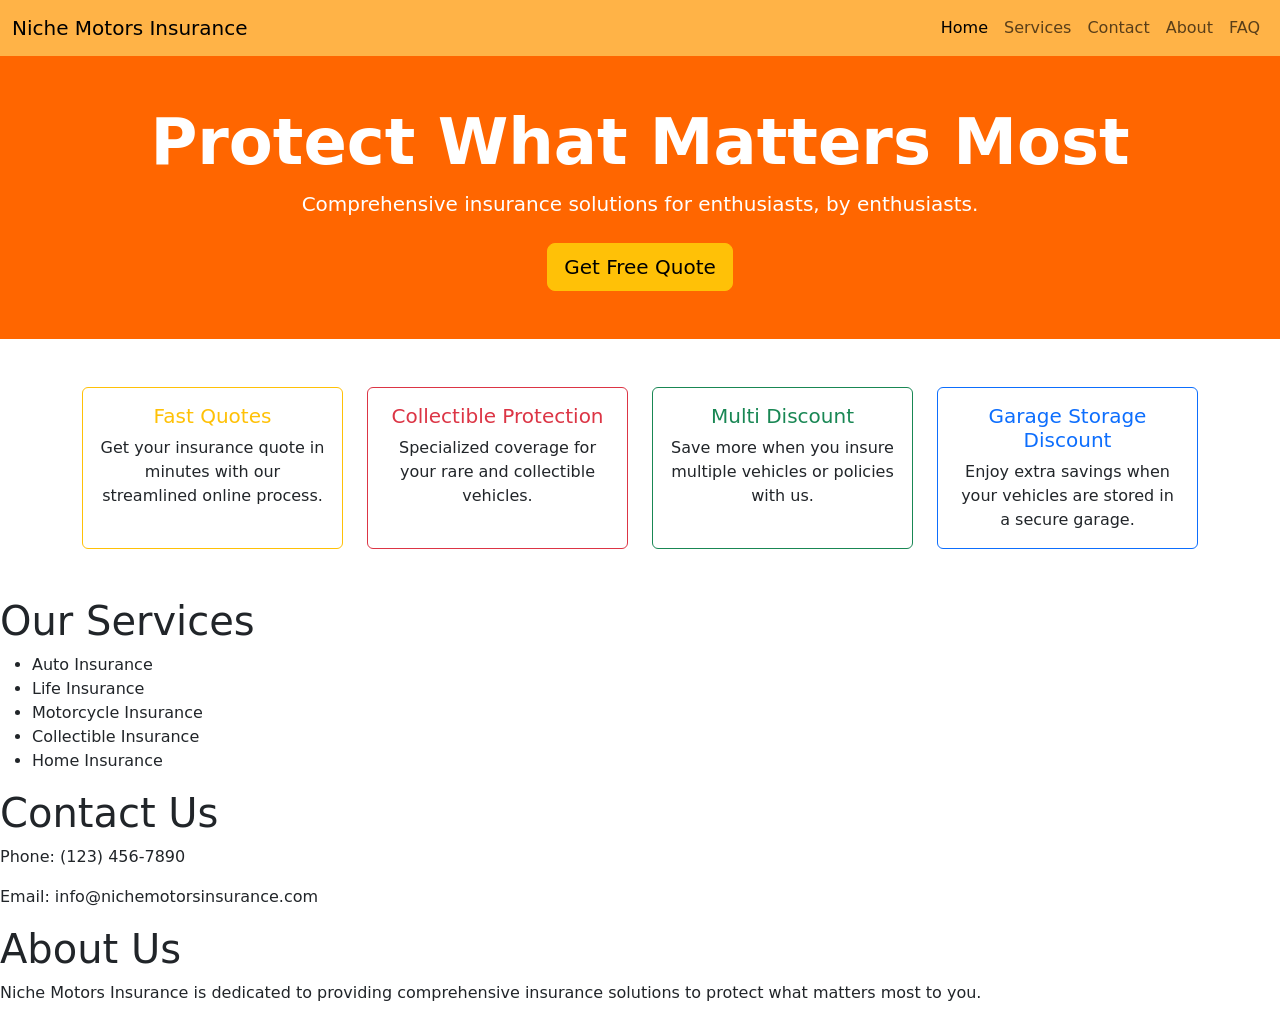
==== index.html @ 8716bb44 "initial homepage and file structure set up" ====
<!DOCTYPE html>
<html lang="en">
<head>
    <link href="https://cdn.jsdelivr.net/npm/bootstrap@5.3.2/dist/css/bootstrap.min.css"
    rel="stylesheet"
    integrity="sha384-T3c6CoIi6uLrA9TneNEoa7RxnatzjcDSCmG1MXxSR1GAsXEV/Dwwykc2MPK8M2HN"
    crossorigin="anonymous">
	<meta charset="UTF-8">
	<meta name="viewport" content="width=device-width, initial-scale=1.0">
    <link rel="stylesheet" href="css/styles.css">
    <title>Niche Motors Insurance</title>
</head>
<body>
    <!-- Navigation Bar -->
    <nav class="navbar navbar-expand-lg" style="background-color: #ffb347;">
        <div class="container-fluid">
            <a class="navbar-brand" href="#">Niche Motors Insurance</a>
            <button class="navbar-toggler" type="button" data-bs-toggle="collapse" data-bs-target="#navbarNav" aria-controls="navbarNav" aria-expanded="false" aria-label="Toggle navigation">
                <span class="navbar-toggler-icon"></span>
            </button>
            <div class="collapse navbar-collapse" id="navbarNav">
                <ul class="navbar-nav ms-auto">
                    <li class="nav-item">
                        <a class="nav-link active" aria-current="page" href="#">Home</a>
                    </li>
                    <li class="nav-item">
                        <a class="nav-link" href="#services">Services</a>
                    </li>
                    <li class="nav-item">
                        <a class="nav-link" href="#contact">Contact</a>
                    </li>
                    <li class="nav-item">
                        <a class="nav-link" href="#about">About</a>
                    </li>
                    <li class="nav-item">
                        <a class="nav-link" href="#faq">FAQ</a>
                    </li>
                </ul>
            </div>
        </div>
    </nav>

    <!-- Hero Section -->
    <section class="py-5" style="background-color: #ff6600; color: #fff;">
        <div class="container text-center">
            <h1 class="display-3 fw-bold">Protect What Matters Most</h1>
            <p class="lead mb-4">Comprehensive insurance solutions for enthusiasts, by enthusiasts.</p>
            <a href="quote.html" class="btn btn-warning btn-lg">Get Free Quote</a>
        </div>
    </section>

    <!-- What we provide Section -->
    <section class="py-5">
        <div class="container">
            <div class="row g-4">
                <div class="col-12 col-md-6 col-lg-3">
                    <div class="card h-100 text-center border-warning">
                        <div class="card-body">
                            <h5 class="card-title text-warning">Fast Quotes</h5>
                            <p class="card-text">Get your insurance quote in minutes with our streamlined online process.</p>
                        </div>
                    </div>
                </div>
                <div class="col-12 col-md-6 col-lg-3">
                    <div class="card h-100 text-center border-danger">
                        <div class="card-body">
                            <h5 class="card-title text-danger">Collectible Protection</h5>
                            <p class="card-text">Specialized coverage for your rare and collectible vehicles.</p>
                        </div>
                    </div>
                </div>
                <div class="col-12 col-md-6 col-lg-3">
                    <div class="card h-100 text-center border-success">
                        <div class="card-body">
                            <h5 class="card-title text-success">Multi Discount</h5>
                            <p class="card-text">Save more when you insure multiple vehicles or policies with us.</p>
                        </div>
                    </div>
                </div>
                <div class="col-12 col-md-6 col-lg-3">
                    <div class="card h-100 text-center border-primary">
                        <div class="card-body">
                            <h5 class="card-title text-primary">Garage Storage Discount</h5>
                            <p class="card-text">Enjoy extra savings when your vehicles are stored in a secure garage.</p>
                        </div>
                    </div>
                </div>
            </div>
        </div>
    </section>


    <h1>Our Services</h1>
    <ul>
        <li>Auto Insurance</li>
        <li>Life Insurance</li>
        <li>Motorcycle Insurance</li>
        <li>Collectible Insurance</li>
        <li>Home Insurance</li>
    </ul>

    <h1>Contact Us</h1>
    <p>Phone: (123) 456-7890</p>
    <p>Email: info@nichemotorsinsurance.com</p>

    <h1>About Us</h1>
    <p>Niche Motors Insurance is dedicated to providing comprehensive insurance solutions to protect what matters most to you.</p>
    <script src="https://cdn.jsdelivr.net/npm/bootstrap@5.3.2/dist/js/bootstrap.bundle.min.js"
    integrity="sha384-C6RzsynM9kWDrMNeT87bh95OGNyZPhcTNXj1NW7RuBCsyN/o0jlpcV8Qyq46cDfL"
    crossorigin="anonymous"></script>
</body>
</html>
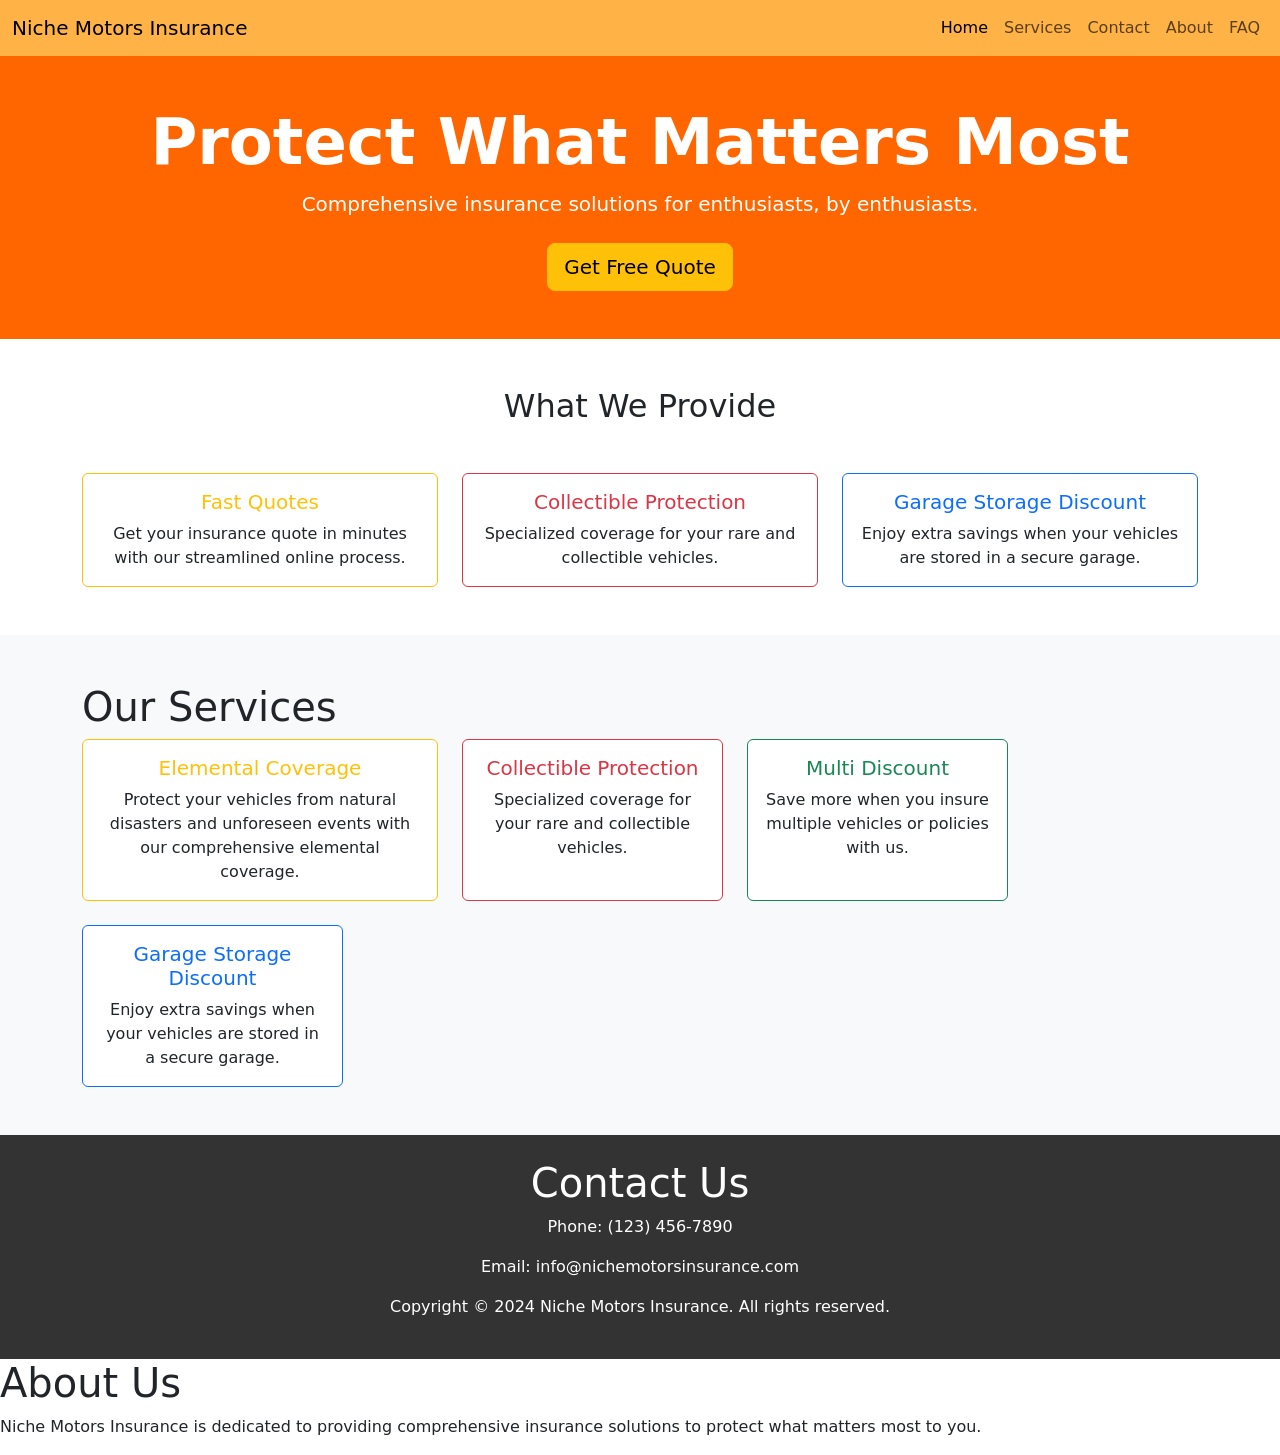
==== commit d7f30b89: "added footer and changes services" ====
--- a/index.html
+++ b/index.html
@@ -52,12 +52,45 @@
     <!-- What we provide Section -->
     <section class="py-5">
         <div class="container">
+            <h2 class="text-center mb-5">What We Provide</h2>
             <div class="row g-4">
-                <div class="col-12 col-md-6 col-lg-3">
+                <div class="col-12 col-md-6 col-lg-4">
                     <div class="card h-100 text-center border-warning">
                         <div class="card-body">
                             <h5 class="card-title text-warning">Fast Quotes</h5>
                             <p class="card-text">Get your insurance quote in minutes with our streamlined online process.</p>
+                        </div>
+                    </div>
+                </div>
+                <div class="col-12 col-md-6 col-lg-4">
+                    <div class="card h-100 text-center border-danger">
+                        <div class="card-body">
+                            <h5 class="card-title text-danger">Collectible Protection</h5>
+                            <p class="card-text">Specialized coverage for your rare and collectible vehicles.</p>
+                        </div>
+                    </div>
+                </div>
+                <div class="col-12 col-md-6 col-lg-4">
+                    <div class="card h-100 text-center border-primary">
+                        <div class="card-body">
+                            <h5 class="card-title text-primary">Garage Storage Discount</h5>
+                            <p class="card-text">Enjoy extra savings when your vehicles are stored in a secure garage.</p>
+                        </div>
+                    </div>
+                </div>
+            </div>
+        </div>
+    </section>
+
+    <section class="py-5" id="services" style="background-color: #f8f9fa;">
+        <div class="container">
+            <h1>Our Services</h1>
+            <div class="row g-4">
+                <div class="col-12 col-md-6 col-lg-4">
+                    <div class="card h-100 text-center border-warning">
+                        <div class="card-body">
+                            <h5 class="card-title text-warning">Elemental Coverage</h5>
+                            <p class="card-text">Protect your vehicles from natural disasters and unforeseen events with our comprehensive elemental coverage.</p>
                         </div>
                     </div>
                 </div>
@@ -89,19 +122,15 @@
         </div>
     </section>
 
+    <footer class="py-4" style="background-color: #333; color: #fff;">
+        <div class="container text-center">
+            <h1>Contact Us</h1>
+            <p>Phone: (123) 456-7890</p>
+            <p>Email: info@nichemotorsinsurance.com</p>
+            <p>Copyright &copy; 2024 Niche Motors Insurance. All rights reserved.</p>
+        </div>
+    </footer>
 
-    <h1>Our Services</h1>
-    <ul>
-        <li>Auto Insurance</li>
-        <li>Life Insurance</li>
-        <li>Motorcycle Insurance</li>
-        <li>Collectible Insurance</li>
-        <li>Home Insurance</li>
-    </ul>
-
-    <h1>Contact Us</h1>
-    <p>Phone: (123) 456-7890</p>
-    <p>Email: info@nichemotorsinsurance.com</p>
 
     <h1>About Us</h1>
     <p>Niche Motors Insurance is dedicated to providing comprehensive insurance solutions to protect what matters most to you.</p>
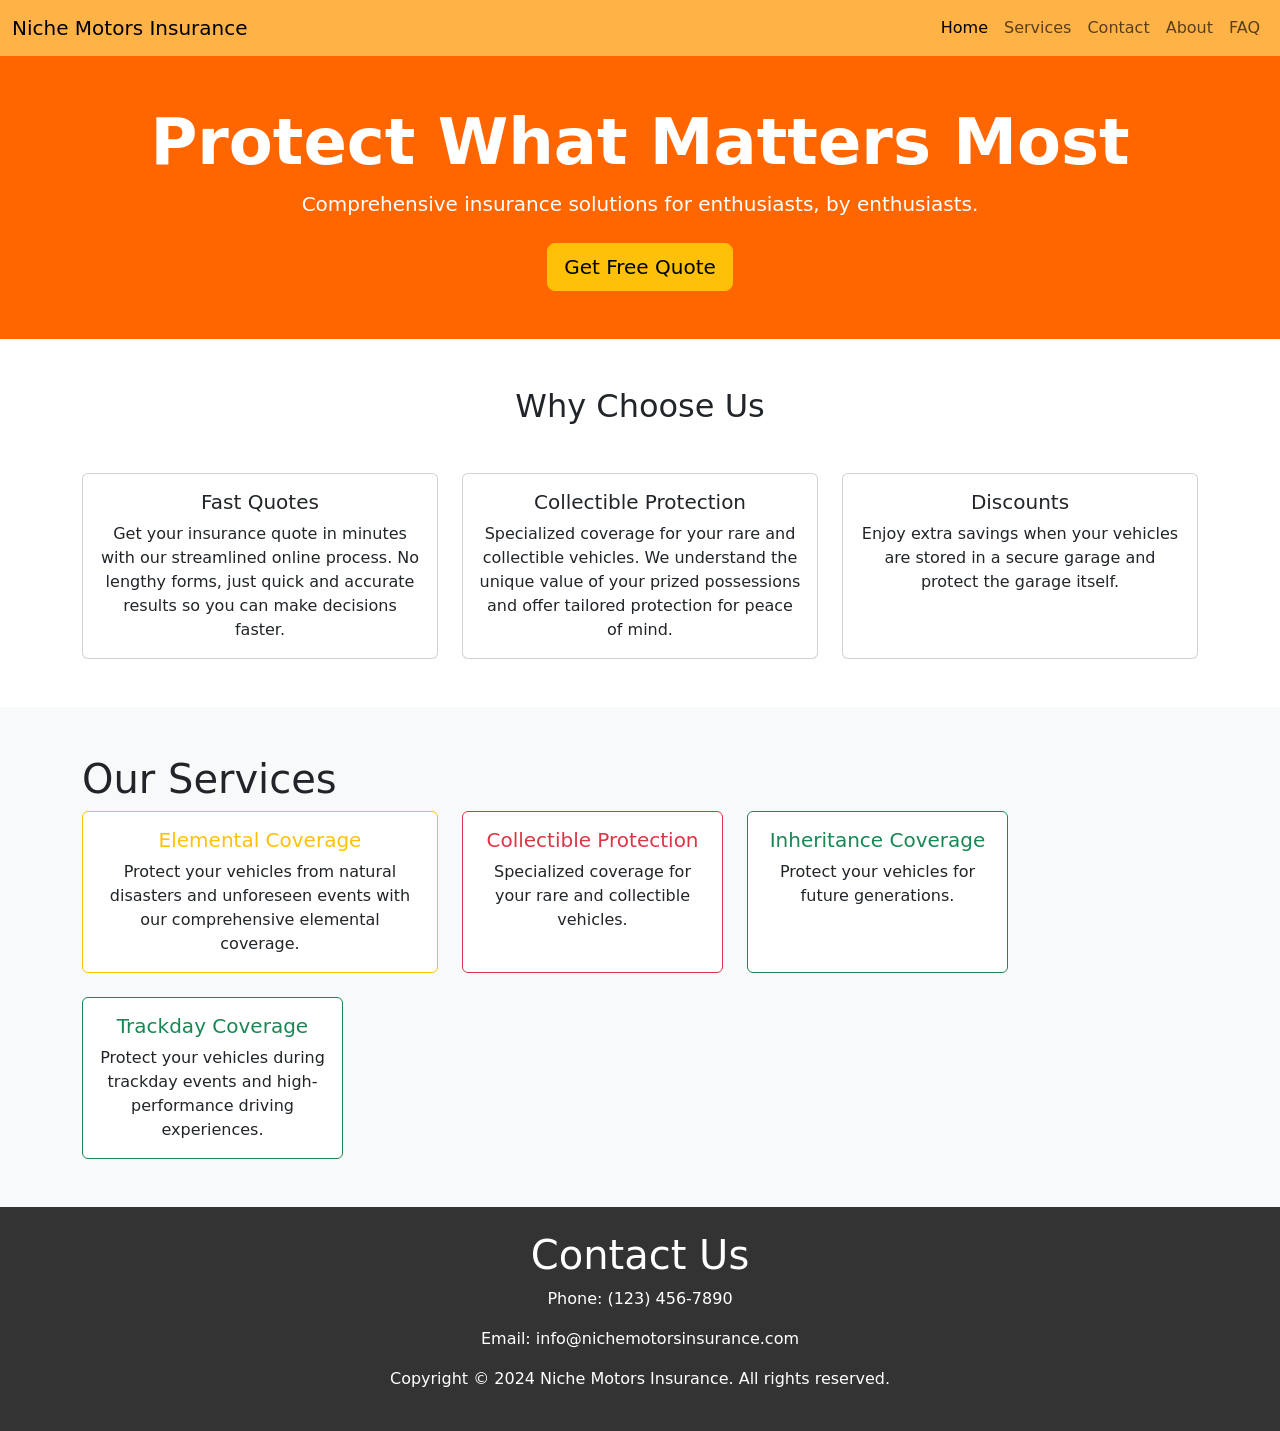
==== commit cf431e68: "adjusted folder and file structure. added footer" ====
--- a/index.html
+++ b/index.html
@@ -49,32 +49,32 @@
         </div>
     </section>
 
-    <!-- What we provide Section -->
+    <!-- Why Us Section -->
     <section class="py-5">
         <div class="container">
-            <h2 class="text-center mb-5">What We Provide</h2>
+            <h2 class="text-center mb-5">Why Choose Us</h2>
             <div class="row g-4">
                 <div class="col-12 col-md-6 col-lg-4">
-                    <div class="card h-100 text-center border-warning">
+                    <div class="card h-100 text-center">
                         <div class="card-body">
-                            <h5 class="card-title text-warning">Fast Quotes</h5>
-                            <p class="card-text">Get your insurance quote in minutes with our streamlined online process.</p>
+                            <h5 class="card-title">Fast Quotes</h5>
+                            <p class="card-text">Get your insurance quote in minutes with our streamlined online process. No lengthy forms, just quick and accurate results so you can make decisions faster.</p>
                         </div>
                     </div>
                 </div>
                 <div class="col-12 col-md-6 col-lg-4">
-                    <div class="card h-100 text-center border-danger">
+                    <div class="card h-100 text-center">
                         <div class="card-body">
-                            <h5 class="card-title text-danger">Collectible Protection</h5>
-                            <p class="card-text">Specialized coverage for your rare and collectible vehicles.</p>
+                            <h5 class="card-title">Collectible Protection</h5>
+                            <p class="card-text">Specialized coverage for your rare and collectible vehicles. We understand the unique value of your prized possessions and offer tailored protection for peace of mind.</p>
                         </div>
                     </div>
                 </div>
                 <div class="col-12 col-md-6 col-lg-4">
-                    <div class="card h-100 text-center border-primary">
+                    <div class="card h-100 text-center">
                         <div class="card-body">
-                            <h5 class="card-title text-primary">Garage Storage Discount</h5>
-                            <p class="card-text">Enjoy extra savings when your vehicles are stored in a secure garage.</p>
+                            <h5 class="card-title">Discounts</h5>
+                            <p class="card-text">Enjoy extra savings when your vehicles are stored in a secure garage and protect the garage itself.</p>
                         </div>
                     </div>
                 </div>
@@ -82,6 +82,7 @@
         </div>
     </section>
 
+    <!-- Services Section -->
     <section class="py-5" id="services" style="background-color: #f8f9fa;">
         <div class="container">
             <h1>Our Services</h1>
@@ -105,16 +106,16 @@
                 <div class="col-12 col-md-6 col-lg-3">
                     <div class="card h-100 text-center border-success">
                         <div class="card-body">
-                            <h5 class="card-title text-success">Multi Discount</h5>
-                            <p class="card-text">Save more when you insure multiple vehicles or policies with us.</p>
+                            <h5 class="card-title text-success">Inheritance Coverage</h5>
+                            <p class="card-text">Protect your vehicles for future generations.</p>
                         </div>
                     </div>
                 </div>
                 <div class="col-12 col-md-6 col-lg-3">
-                    <div class="card h-100 text-center border-primary">
+                    <div class="card h-100 text-center border-success">
                         <div class="card-body">
-                            <h5 class="card-title text-primary">Garage Storage Discount</h5>
-                            <p class="card-text">Enjoy extra savings when your vehicles are stored in a secure garage.</p>
+                            <h5 class="card-title text-success">Trackday Coverage</h5>
+                            <p class="card-text">Protect your vehicles during trackday events and high-performance driving experiences.</p>
                         </div>
                     </div>
                 </div>
@@ -130,10 +131,6 @@
             <p>Copyright &copy; 2024 Niche Motors Insurance. All rights reserved.</p>
         </div>
     </footer>
-
-
-    <h1>About Us</h1>
-    <p>Niche Motors Insurance is dedicated to providing comprehensive insurance solutions to protect what matters most to you.</p>
     <script src="https://cdn.jsdelivr.net/npm/bootstrap@5.3.2/dist/js/bootstrap.bundle.min.js"
     integrity="sha384-C6RzsynM9kWDrMNeT87bh95OGNyZPhcTNXj1NW7RuBCsyN/o0jlpcV8Qyq46cDfL"
     crossorigin="anonymous"></script>
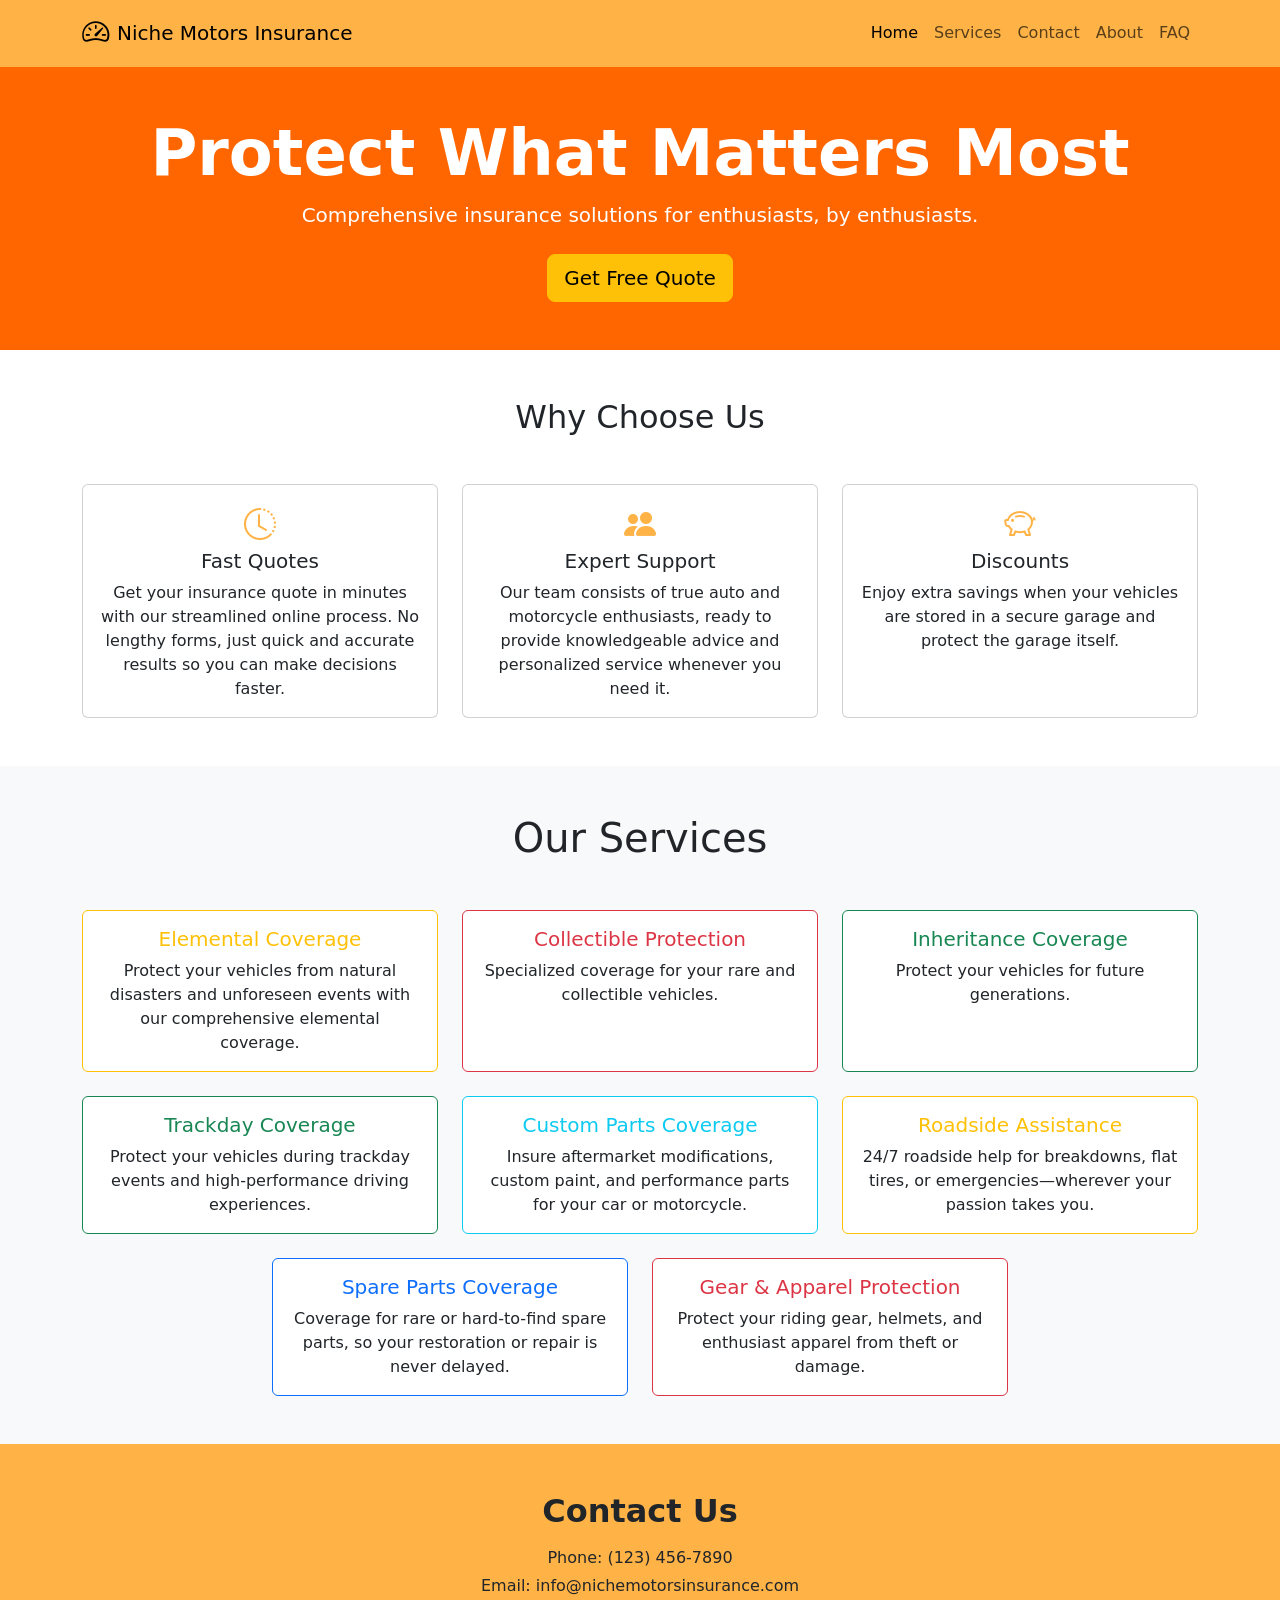
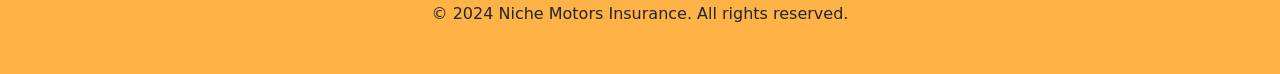
==== commit 186ac712: "enhance homepage layout and styling; update navbar, add icons, and improve responsiveness" ====
--- a/index.html
+++ b/index.html
@@ -8,37 +8,44 @@
 	<meta charset="UTF-8">
 	<meta name="viewport" content="width=device-width, initial-scale=1.0">
     <link rel="stylesheet" href="css/styles.css">
+    <!-- Bootstrap Icons -->
+    <link rel="stylesheet" href="https://cdn.jsdelivr.net/npm/bootstrap-icons@1.11.3/font/bootstrap-icons.min.css">
     <title>Niche Motors Insurance</title>
 </head>
 <body>
-    <!-- Navigation Bar -->
-    <nav class="navbar navbar-expand-lg" style="background-color: #ffb347;">
-        <div class="container-fluid">
-            <a class="navbar-brand" href="#">Niche Motors Insurance</a>
-            <button class="navbar-toggler" type="button" data-bs-toggle="collapse" data-bs-target="#navbarNav" aria-controls="navbarNav" aria-expanded="false" aria-label="Toggle navigation">
-                <span class="navbar-toggler-icon"></span>
-            </button>
-            <div class="collapse navbar-collapse" id="navbarNav">
-                <ul class="navbar-nav ms-auto">
-                    <li class="nav-item">
-                        <a class="nav-link active" aria-current="page" href="#">Home</a>
-                    </li>
-                    <li class="nav-item">
-                        <a class="nav-link" href="#services">Services</a>
-                    </li>
-                    <li class="nav-item">
-                        <a class="nav-link" href="#contact">Contact</a>
-                    </li>
-                    <li class="nav-item">
-                        <a class="nav-link" href="#about">About</a>
-                    </li>
-                    <li class="nav-item">
-                        <a class="nav-link" href="#faq">FAQ</a>
-                    </li>
-                </ul>
+    <header>
+        <!-- Navigation Bar -->
+        <nav class="navbar navbar-expand-lg" style="background-color: #ffb347;">
+            <div class="container">
+                <a class="navbar-brand d-flex align-items-center gap-2" href="#">
+                    <i class="bi bi-speedometer2" style="font-size: 1.7rem;"></i>
+                    Niche Motors Insurance
+                </a>
+                <button class="navbar-toggler" type="button" data-bs-toggle="collapse" data-bs-target="#navbarNav" aria-controls="navbarNav" aria-expanded="false" aria-label="Toggle navigation">
+                    <span class="navbar-toggler-icon"></span>
+                </button>
+                <div class="collapse navbar-collapse" id="navbarNav">
+                    <ul class="navbar-nav ms-auto">
+                        <li class="nav-item">
+                            <a class="nav-link active" aria-current="page" href="#">Home</a>
+                        </li>
+                        <li class="nav-item">
+                            <a class="nav-link" href="#services">Services</a>
+                        </li>
+                        <li class="nav-item">
+                            <a class="nav-link" href="#contact">Contact</a>
+                        </li>
+                        <li class="nav-item">
+                            <a class="nav-link" href="#about">About</a>
+                        </li>
+                        <li class="nav-item">
+                            <a class="nav-link" href="#faq">FAQ</a>
+                        </li>
+                    </ul>
+                </div>
             </div>
-        </div>
-    </nav>
+        </nav>
+    </header>
 
     <!-- Hero Section -->
     <section class="py-5" style="background-color: #ff6600; color: #fff;">
@@ -53,10 +60,11 @@
     <section class="py-5">
         <div class="container">
             <h2 class="text-center mb-5">Why Choose Us</h2>
-            <div class="row g-4">
+            <div class="row g-4 justify-content-center">
                 <div class="col-12 col-md-6 col-lg-4">
                     <div class="card h-100 text-center">
                         <div class="card-body">
+                            <i class="bi bi-clock-history mb-3" style="font-size:2rem;color:#ffb347;"></i>
                             <h5 class="card-title">Fast Quotes</h5>
                             <p class="card-text">Get your insurance quote in minutes with our streamlined online process. No lengthy forms, just quick and accurate results so you can make decisions faster.</p>
                         </div>
@@ -65,14 +73,16 @@
                 <div class="col-12 col-md-6 col-lg-4">
                     <div class="card h-100 text-center">
                         <div class="card-body">
-                            <h5 class="card-title">Collectible Protection</h5>
-                            <p class="card-text">Specialized coverage for your rare and collectible vehicles. We understand the unique value of your prized possessions and offer tailored protection for peace of mind.</p>
+                            <i class="bi bi-people-fill mb-3" style="font-size:2rem;color:#ffb347;"></i>
+                            <h5 class="card-title">Expert Support</h5>
+                            <p class="card-text">Our team consists of true auto and motorcycle enthusiasts, ready to provide knowledgeable advice and personalized service whenever you need it.</p>
                         </div>
                     </div>
                 </div>
                 <div class="col-12 col-md-6 col-lg-4">
                     <div class="card h-100 text-center">
                         <div class="card-body">
+                            <i class="bi bi-piggy-bank mb-3" style="font-size:2rem;color:#ffb347;"></i>
                             <h5 class="card-title">Discounts</h5>
                             <p class="card-text">Enjoy extra savings when your vehicles are stored in a secure garage and protect the garage itself.</p>
                         </div>
@@ -85,8 +95,8 @@
     <!-- Services Section -->
     <section class="py-5" id="services" style="background-color: #f8f9fa;">
         <div class="container">
-            <h1>Our Services</h1>
-            <div class="row g-4">
+            <h1 class="text-center mb-5">Our Services</h1>
+            <div class="row g-4 justify-content-center">
                 <div class="col-12 col-md-6 col-lg-4">
                     <div class="card h-100 text-center border-warning">
                         <div class="card-body">
@@ -95,7 +105,7 @@
                         </div>
                     </div>
                 </div>
-                <div class="col-12 col-md-6 col-lg-3">
+                <div class="col-12 col-md-6 col-lg-4">
                     <div class="card h-100 text-center border-danger">
                         <div class="card-body">
                             <h5 class="card-title text-danger">Collectible Protection</h5>
@@ -103,7 +113,7 @@
                         </div>
                     </div>
                 </div>
-                <div class="col-12 col-md-6 col-lg-3">
+                <div class="col-12 col-md-6 col-lg-4">
                     <div class="card h-100 text-center border-success">
                         <div class="card-body">
                             <h5 class="card-title text-success">Inheritance Coverage</h5>
@@ -111,7 +121,7 @@
                         </div>
                     </div>
                 </div>
-                <div class="col-12 col-md-6 col-lg-3">
+                <div class="col-12 col-md-6 col-lg-4">
                     <div class="card h-100 text-center border-success">
                         <div class="card-body">
                             <h5 class="card-title text-success">Trackday Coverage</h5>
@@ -119,16 +129,48 @@
                         </div>
                     </div>
                 </div>
+                <div class="col-12 col-md-6 col-lg-4">
+                    <div class="card h-100 text-center border-info">
+                        <div class="card-body">
+                            <h5 class="card-title text-info">Custom Parts Coverage</h5>
+                            <p class="card-text">Insure aftermarket modifications, custom paint, and performance parts for your car or motorcycle.</p>
+                        </div>
+                    </div>
+                </div>
+                <div class="col-12 col-md-6 col-lg-4">
+                    <div class="card h-100 text-center border-warning">
+                        <div class="card-body">
+                            <h5 class="card-title text-warning">Roadside Assistance</h5>
+                            <p class="card-text">24/7 roadside help for breakdowns, flat tires, or emergencies—wherever your passion takes you.</p>
+                        </div>
+                    </div>
+                </div>
+                <div class="col-12 col-md-6 col-lg-4">
+                    <div class="card h-100 text-center border-primary">
+                        <div class="card-body">
+                            <h5 class="card-title text-primary">Spare Parts Coverage</h5>
+                            <p class="card-text">Coverage for rare or hard-to-find spare parts, so your restoration or repair is never delayed.</p>
+                        </div>
+                    </div>
+                </div>
+                <div class="col-12 col-md-6 col-lg-4">
+                    <div class="card h-100 text-center border-danger">
+                        <div class="card-body">
+                            <h5 class="card-title text-danger">Gear & Apparel Protection</h5>
+                            <p class="card-text">Protect your riding gear, helmets, and enthusiast apparel from theft or damage.</p>
+                        </div>
+                    </div>
+                </div>
             </div>
         </div>
     </section>
 
-    <footer class="py-4" style="background-color: #333; color: #fff;">
+    <footer class="py-5" style="background-color: #ffb347;">
         <div class="container text-center">
-            <h1>Contact Us</h1>
-            <p>Phone: (123) 456-7890</p>
-            <p>Email: info@nichemotorsinsurance.com</p>
-            <p>Copyright &copy; 2024 Niche Motors Insurance. All rights reserved.</p>
+            <h2 class="fw-bold mb-3">Contact Us</h2>
+            <p class="mb-1">Phone: (123) 456-7890</p>
+            <p class="mb-1">Email: info@nichemotorsinsurance.com</p>
+            <p class="mb-0">&copy; 2024 Niche Motors Insurance. All rights reserved.</p>
         </div>
     </footer>
     <script src="https://cdn.jsdelivr.net/npm/bootstrap@5.3.2/dist/js/bootstrap.bundle.min.js"
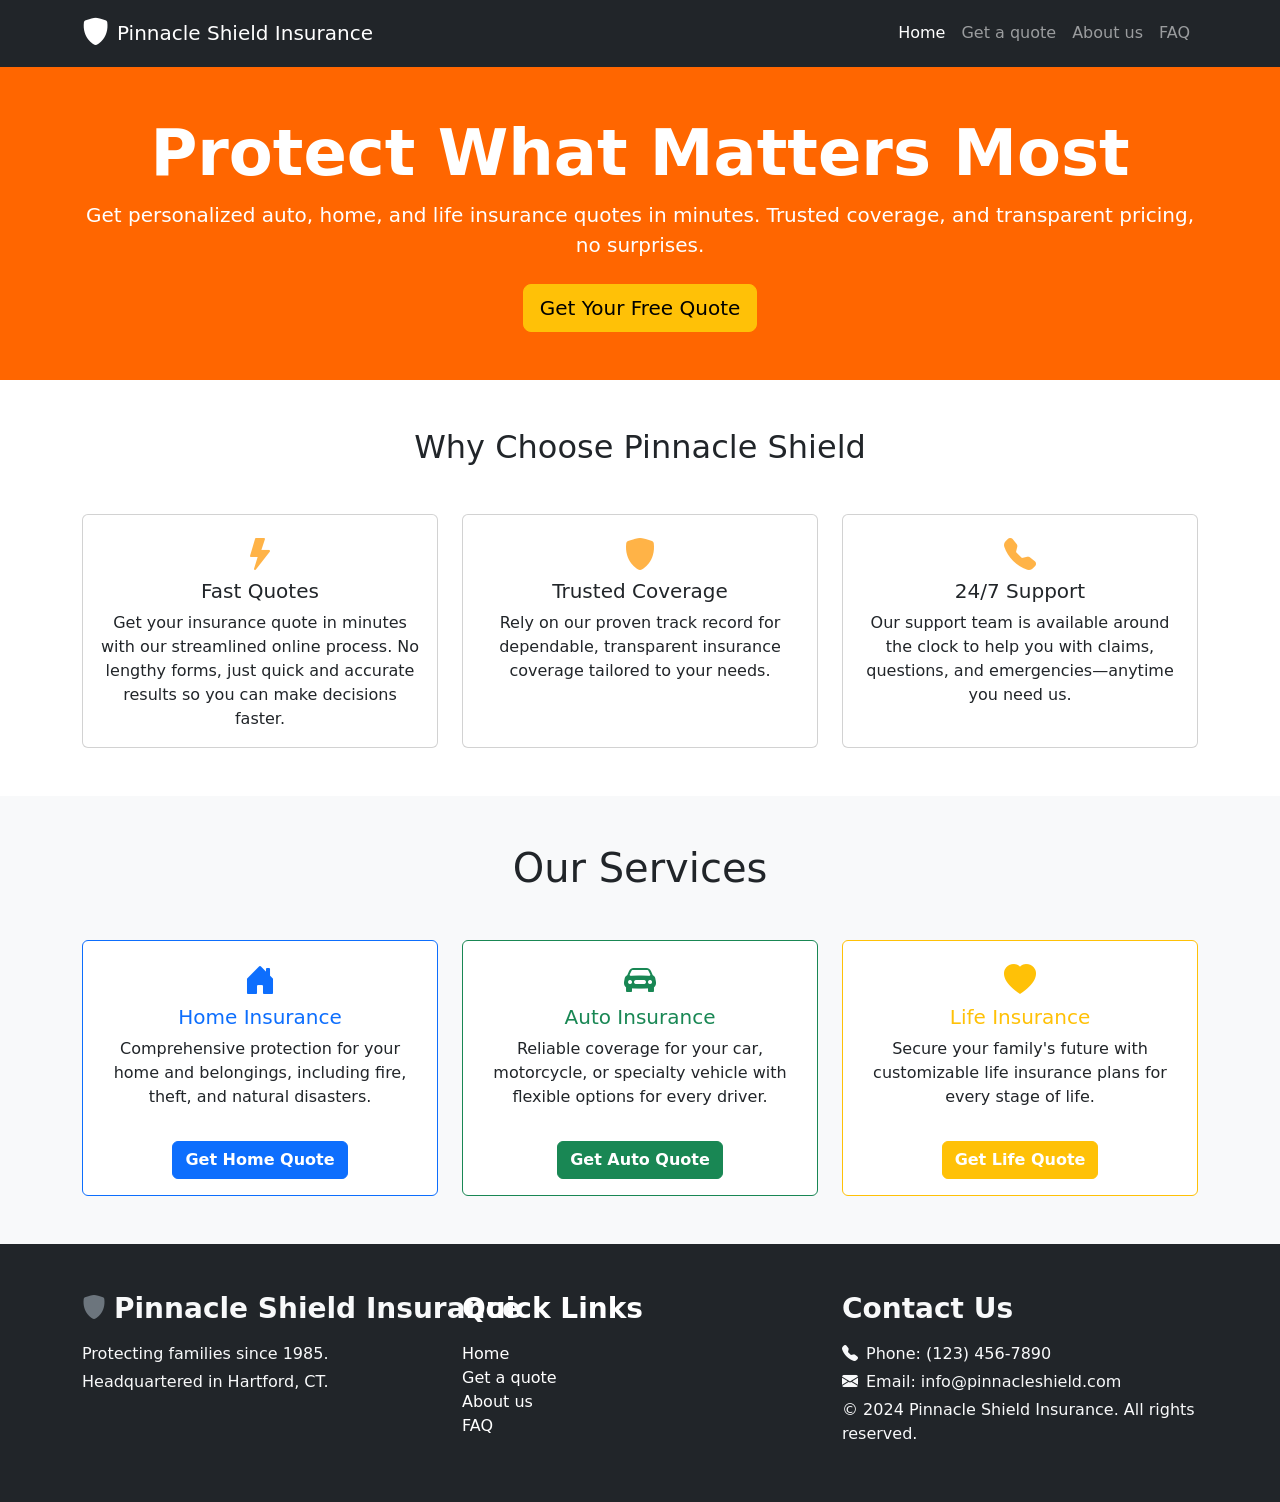
==== commit 4a88bffb: "refactor homepage and quote form; update branding, improve layout, and add form validation" ====
--- a/index.html
+++ b/index.html
@@ -10,16 +10,16 @@
     <link rel="stylesheet" href="css/styles.css">
     <!-- Bootstrap Icons -->
     <link rel="stylesheet" href="https://cdn.jsdelivr.net/npm/bootstrap-icons@1.11.3/font/bootstrap-icons.min.css">
-    <title>Niche Motors Insurance</title>
+    <title>Pinnacle Shield Insurance</title>
 </head>
 <body>
     <header>
         <!-- Navigation Bar -->
-        <nav class="navbar navbar-expand-lg" style="background-color: #ffb347;">
+        <nav class="navbar navbar-expand-lg navbar-dark bg-dark">
             <div class="container">
                 <a class="navbar-brand d-flex align-items-center gap-2" href="#">
-                    <i class="bi bi-speedometer2" style="font-size: 1.7rem;"></i>
-                    Niche Motors Insurance
+                    <i class="bi bi-shield-fill" style="font-size: 1.7rem;"></i>
+                    Pinnacle Shield Insurance
                 </a>
                 <button class="navbar-toggler" type="button" data-bs-toggle="collapse" data-bs-target="#navbarNav" aria-controls="navbarNav" aria-expanded="false" aria-label="Toggle navigation">
                     <span class="navbar-toggler-icon"></span>
@@ -30,16 +30,13 @@
                             <a class="nav-link active" aria-current="page" href="#">Home</a>
                         </li>
                         <li class="nav-item">
-                            <a class="nav-link" href="#services">Services</a>
+                            <a class="nav-link" href="quote.html">Get a quote</a>
                         </li>
                         <li class="nav-item">
-                            <a class="nav-link" href="#contact">Contact</a>
+                            <a class="nav-link" href="about.html">About us</a>
                         </li>
                         <li class="nav-item">
-                            <a class="nav-link" href="#about">About</a>
-                        </li>
-                        <li class="nav-item">
-                            <a class="nav-link" href="#faq">FAQ</a>
+                            <a class="nav-link" href="faq.html">FAQ</a>
                         </li>
                     </ul>
                 </div>
@@ -51,20 +48,20 @@
     <section class="py-5" style="background-color: #ff6600; color: #fff;">
         <div class="container text-center">
             <h1 class="display-3 fw-bold">Protect What Matters Most</h1>
-            <p class="lead mb-4">Comprehensive insurance solutions for enthusiasts, by enthusiasts.</p>
-            <a href="quote.html" class="btn btn-warning btn-lg">Get Free Quote</a>
+            <p class="lead mb-4">Get personalized auto, home, and life insurance quotes in minutes. Trusted coverage, and transparent pricing, no surprises.</p>
+            <a href="quote.html" class="btn btn-warning btn-lg">Get Your Free Quote</a>
         </div>
     </section>
 
     <!-- Why Us Section -->
     <section class="py-5">
         <div class="container">
-            <h2 class="text-center mb-5">Why Choose Us</h2>
+            <h2 class="text-center mb-5">Why Choose Pinnacle Shield</h2>
             <div class="row g-4 justify-content-center">
                 <div class="col-12 col-md-6 col-lg-4">
                     <div class="card h-100 text-center">
                         <div class="card-body">
-                            <i class="bi bi-clock-history mb-3" style="font-size:2rem;color:#ffb347;"></i>
+                            <i class="bi bi-lightning-fill mb-3" style="font-size:2rem;color:#ffb347;"></i>
                             <h5 class="card-title">Fast Quotes</h5>
                             <p class="card-text">Get your insurance quote in minutes with our streamlined online process. No lengthy forms, just quick and accurate results so you can make decisions faster.</p>
                         </div>
@@ -73,18 +70,18 @@
                 <div class="col-12 col-md-6 col-lg-4">
                     <div class="card h-100 text-center">
                         <div class="card-body">
-                            <i class="bi bi-people-fill mb-3" style="font-size:2rem;color:#ffb347;"></i>
-                            <h5 class="card-title">Expert Support</h5>
-                            <p class="card-text">Our team consists of true auto and motorcycle enthusiasts, ready to provide knowledgeable advice and personalized service whenever you need it.</p>
+                            <i class="bi bi-shield-fill mb-3" style="font-size:2rem;color:#ffb347;"></i>
+                            <h5 class="card-title">Trusted Coverage</h5>
+                            <p class="card-text">Rely on our proven track record for dependable, transparent insurance coverage tailored to your needs.</p>
                         </div>
                     </div>
                 </div>
                 <div class="col-12 col-md-6 col-lg-4">
                     <div class="card h-100 text-center">
                         <div class="card-body">
-                            <i class="bi bi-piggy-bank mb-3" style="font-size:2rem;color:#ffb347;"></i>
-                            <h5 class="card-title">Discounts</h5>
-                            <p class="card-text">Enjoy extra savings when your vehicles are stored in a secure garage and protect the garage itself.</p>
+                            <i class="bi bi-telephone-fill mb-3" style="font-size:2rem;color:#ffb347;"></i>
+                            <h5 class="card-title">24/7 Support</h5>
+                            <p class="card-text">Our support team is available around the clock to help you with claims, questions, and emergencies—anytime you need us.</p>
                         </div>
                     </div>
                 </div>
@@ -98,66 +95,32 @@
             <h1 class="text-center mb-5">Our Services</h1>
             <div class="row g-4 justify-content-center">
                 <div class="col-12 col-md-6 col-lg-4">
-                    <div class="card h-100 text-center border-warning">
+                    <div class="card h-100 text-center border-primary">
                         <div class="card-body">
-                            <h5 class="card-title text-warning">Elemental Coverage</h5>
-                            <p class="card-text">Protect your vehicles from natural disasters and unforeseen events with our comprehensive elemental coverage.</p>
-                        </div>
-                    </div>
-                </div>
-                <div class="col-12 col-md-6 col-lg-4">
-                    <div class="card h-100 text-center border-danger">
-                        <div class="card-body">
-                            <h5 class="card-title text-danger">Collectible Protection</h5>
-                            <p class="card-text">Specialized coverage for your rare and collectible vehicles.</p>
+                            <i class="bi bi-house-door-fill mb-3" style="font-size:2rem;color:#0d6efd;"></i>
+                            <h5 class="card-title text-primary">Home Insurance</h5>
+                            <p class="card-text">Comprehensive protection for your home and belongings, including fire, theft, and natural disasters.</p>
+                            <a href="quote.html?type=home" class="btn btn-primary mt-3"><strong>Get Home Quote</strong></a>
                         </div>
                     </div>
                 </div>
                 <div class="col-12 col-md-6 col-lg-4">
                     <div class="card h-100 text-center border-success">
                         <div class="card-body">
-                            <h5 class="card-title text-success">Inheritance Coverage</h5>
-                            <p class="card-text">Protect your vehicles for future generations.</p>
-                        </div>
-                    </div>
-                </div>
-                <div class="col-12 col-md-6 col-lg-4">
-                    <div class="card h-100 text-center border-success">
-                        <div class="card-body">
-                            <h5 class="card-title text-success">Trackday Coverage</h5>
-                            <p class="card-text">Protect your vehicles during trackday events and high-performance driving experiences.</p>
-                        </div>
-                    </div>
-                </div>
-                <div class="col-12 col-md-6 col-lg-4">
-                    <div class="card h-100 text-center border-info">
-                        <div class="card-body">
-                            <h5 class="card-title text-info">Custom Parts Coverage</h5>
-                            <p class="card-text">Insure aftermarket modifications, custom paint, and performance parts for your car or motorcycle.</p>
+                            <i class="bi bi-car-front-fill mb-3" style="font-size:2rem;color:#198754;"></i>
+                            <h5 class="card-title text-success">Auto Insurance</h5>
+                            <p class="card-text">Reliable coverage for your car, motorcycle, or specialty vehicle with flexible options for every driver.</p>
+                            <a href="quote.html?type=auto" class="btn btn-success mt-3"><strong>Get Auto Quote</strong></a>
                         </div>
                     </div>
                 </div>
                 <div class="col-12 col-md-6 col-lg-4">
                     <div class="card h-100 text-center border-warning">
                         <div class="card-body">
-                            <h5 class="card-title text-warning">Roadside Assistance</h5>
-                            <p class="card-text">24/7 roadside help for breakdowns, flat tires, or emergencies—wherever your passion takes you.</p>
-                        </div>
-                    </div>
-                </div>
-                <div class="col-12 col-md-6 col-lg-4">
-                    <div class="card h-100 text-center border-primary">
-                        <div class="card-body">
-                            <h5 class="card-title text-primary">Spare Parts Coverage</h5>
-                            <p class="card-text">Coverage for rare or hard-to-find spare parts, so your restoration or repair is never delayed.</p>
-                        </div>
-                    </div>
-                </div>
-                <div class="col-12 col-md-6 col-lg-4">
-                    <div class="card h-100 text-center border-danger">
-                        <div class="card-body">
-                            <h5 class="card-title text-danger">Gear & Apparel Protection</h5>
-                            <p class="card-text">Protect your riding gear, helmets, and enthusiast apparel from theft or damage.</p>
+                            <i class="bi bi-heart-fill mb-3" style="font-size:2rem;color:#ffc107;"></i>
+                            <h5 class="card-title text-warning">Life Insurance</h5>
+                            <p class="card-text">Secure your family's future with customizable life insurance plans for every stage of life.</p>
+                            <a href="quote.html?type=life" class="btn btn-warning mt-3 text-white"><strong>Get Life Quote</strong></a>
                         </div>
                     </div>
                 </div>
@@ -165,16 +128,38 @@
         </div>
     </section>
 
-    <footer class="py-5" style="background-color: #ffb347;">
-        <div class="container text-center">
-            <h2 class="fw-bold mb-3">Contact Us</h2>
-            <p class="mb-1">Phone: (123) 456-7890</p>
-            <p class="mb-1">Email: info@nichemotorsinsurance.com</p>
-            <p class="mb-0">&copy; 2024 Niche Motors Insurance. All rights reserved.</p>
+    <footer class="py-5 bg-dark text-light">
+        <div class="container">
+            <div class="row text-center text-lg-start">
+                <div class="col-lg-4 mb-4 mb-lg-0">
+                    <h3 class="fw-bold mb-3 d-flex align-items-center justify-content-center justify-content-lg-start" style="white-space: nowrap;">
+                        <i class="bi bi-shield-fill me-2" style="font-size: 1.5rem; color: #6c757d;"></i>
+                        Pinnacle Shield Insurance
+                    </h3>
+                    <p class="mb-1">Protecting families since 1985.</p>
+                    <p class="mb-0">Headquartered in Hartford, CT.</p>
+                </div>
+                <div class="col-lg-4 mb-4 mb-lg-0">
+                    <h3 class="fw-bold mb-3 text-white">Quick Links</h3>
+                    <ul class="list-unstyled">
+                        <li><a href="index.html" class="text-white text-decoration-none">Home</a></li>
+                        <li><a href="quote.html" class="text-white text-decoration-none">Get a quote</a></li>
+                        <li><a href="about.html" class="text-white text-decoration-none">About us</a></li>
+                        <li><a href="faq.html" class="text-white text-decoration-none">FAQ</a></li>
+                    </ul>
+                </div>
+                <div class="col-lg-4">
+                    <h3 class="fw-bold mb-3">Contact Us</h3>
+                    <p class="mb-1"><i class="bi bi-telephone-fill me-2"></i>Phone: (123) 456-7890</p>
+                    <p class="mb-1"><i class="bi bi-envelope-fill me-2"></i>Email: info@pinnacleshield.com</p>
+                    <p class="mb-0">&copy; 2024 Pinnacle Shield Insurance. All rights reserved.</p>
+                </div>
+            </div>
         </div>
     </footer>
     <script src="https://cdn.jsdelivr.net/npm/bootstrap@5.3.2/dist/js/bootstrap.bundle.min.js"
     integrity="sha384-C6RzsynM9kWDrMNeT87bh95OGNyZPhcTNXj1NW7RuBCsyN/o0jlpcV8Qyq46cDfL"
     crossorigin="anonymous"></script>
+    <script src="js/main.js"></script>
 </body>
 </html>
